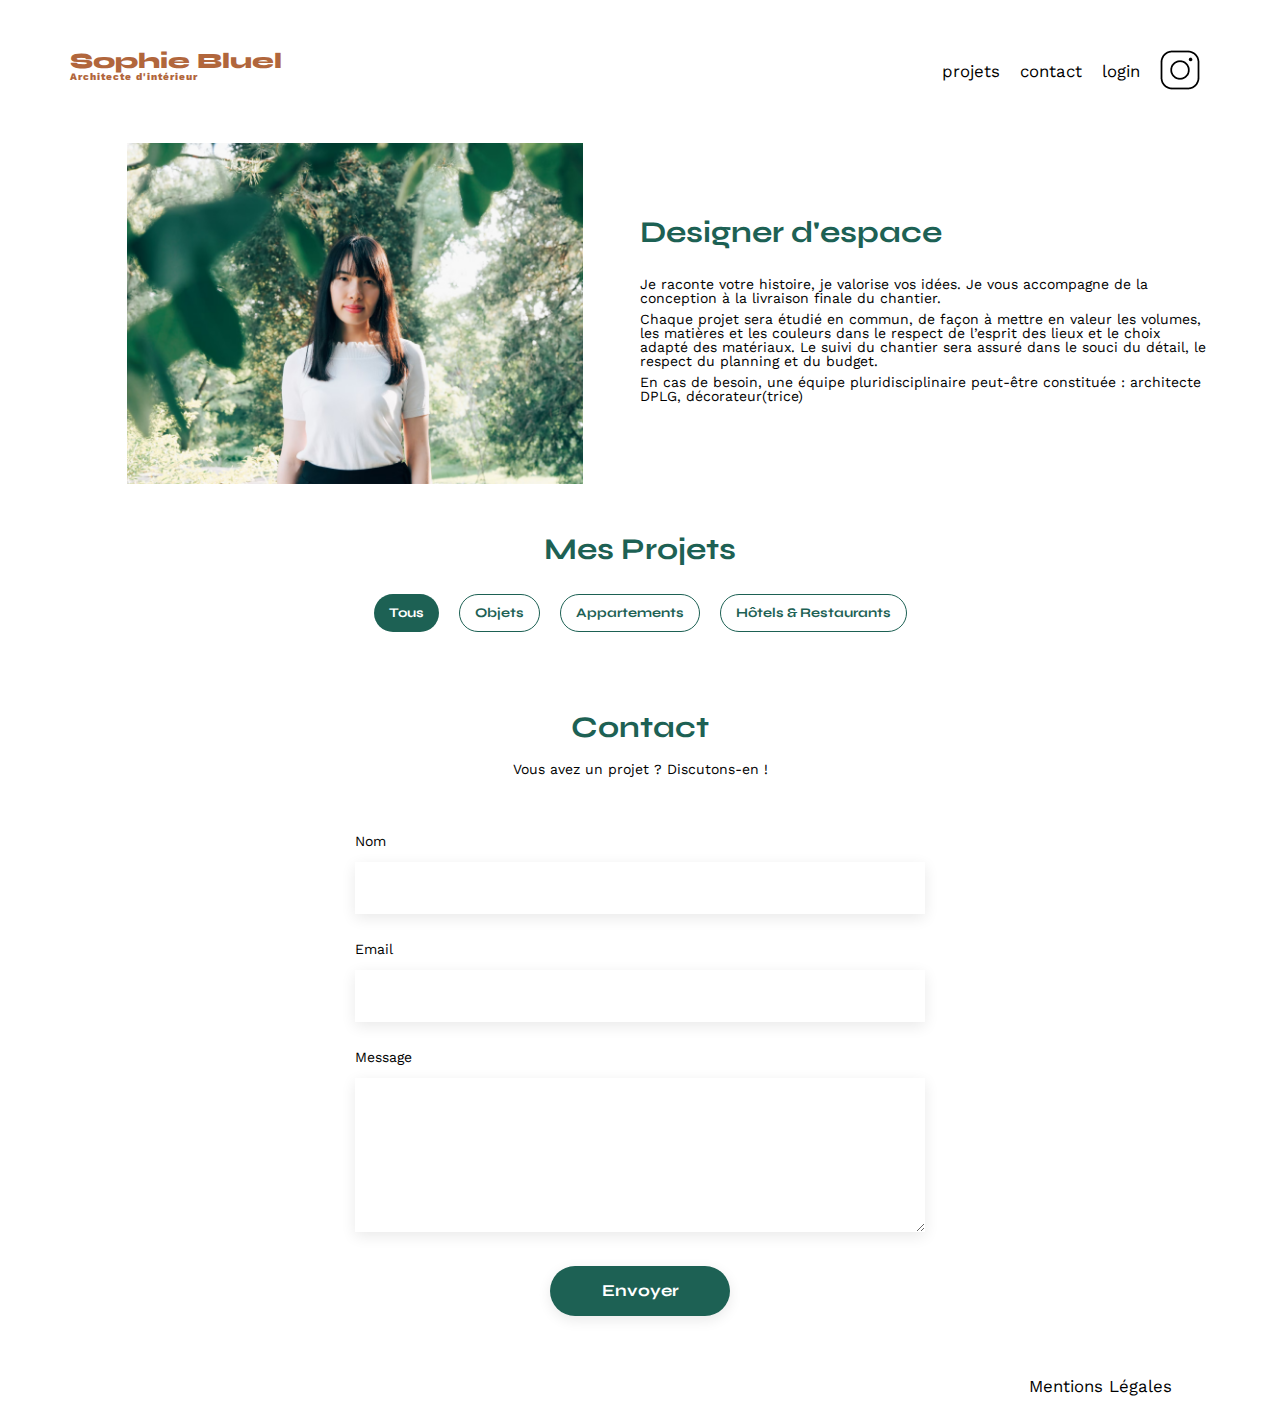
==== FrontEnd/index.html @ 1299b670 "init to filter buttons" ====
<!DOCTYPE html>
<html lang="fr">
<head>
	<meta charset="UTF-8">
	<title>Sophie Bluel - Architecte d'intérieur</title>
	<meta name="viewport" content="width=device-width, initial-scale=1.0">
	<link rel="preconnect" href="https://fonts.googleapis.com">
	<link rel="preconnect" href="https://fonts.gstatic.com" crossorigin>
	<link href="https://fonts.googleapis.com/css2?family=Syne:wght@700;800&family=Work+Sans&display=swap" rel="stylesheet">
	<meta name="description" content="">
	<link rel="stylesheet" href="./assets/style.css">
	<script src="./assets/config.js" defer></script>
	
</head>
<body>
<header>
	<h1>Sophie Bluel <span>Architecte d'intérieur</span></h1>
	<nav>
		<ul>
			<li>projets</li>
			<li>contact</li>
			<li>login</li>
			<li><img src="./assets/icons/instagram.png" alt="Instagram"></li>
		</ul>
	</nav>
</header>
<main>
	<section id="introduction">
		<figure>
			<img src="./assets/images/sophie-bluel.png" alt="">
		</figure>
		<article>
			<h2>Designer d'espace</h2>
			<p>Je raconte votre histoire, je valorise vos idées. Je vous accompagne de la conception à la livraison finale du chantier.</p>
			<p>Chaque projet sera étudié en commun, de façon à mettre en valeur les volumes, les matières et les couleurs dans le respect de l’esprit des lieux et le choix adapté des matériaux. Le suivi du chantier sera assuré dans le souci du détail, le respect du planning et du budget.</p>
			<p>En cas de besoin, une équipe pluridisciplinaire peut-être constituée : architecte DPLG, décorateur(trice)</p>
		</article>
	</section>
	<section id="portfolio">
		<h2>Mes Projets</h2>
		<div id="filter-bar" >
		
		</div>
		<div class="gallery">
			
		</div>
	</section>
	<section id="contact">
		<h2>Contact</h2>
		<p>Vous avez un projet ? Discutons-en !</p>
		<form action="#" method="post">
			<label for="name">Nom</label>
			<input type="text" name="name" id="name">
			<label for="email">Email</label>
			<input type="email" name="email" id="email">
			<label for="message">Message</label>
			<textarea name="message" id="message" cols="30" rows="10"></textarea>
			<input type="submit" value="Envoyer">
		</form>
	</section>
</main>

<footer>
	<nav>
		<ul>
			<li>Mentions Légales</li>
		</ul>
	</nav>
</footer>
</body>
</html>
---- FrontEnd/assets/style.css ----
/* http://meyerweb.com/eric/tools/css/reset/
   v2.0 | 20110126
   License: none (public domain)
*/

html, body, div, span, applet, object, iframe,
h1, h2, h3, h4, h5, h6, p, blockquote, pre,
a, abbr, acronym, address, big, cite, code,
del, dfn, em, img, ins, kbd, q, s, samp,
small, strike, strong, sub, sup, tt, var,
b, u, i, center,
dl, dt, dd, ol, ul, li,
fieldset, form, label, legend,
table, caption, tbody, tfoot, thead, tr, th, td,
article, aside, canvas, details, embed,
figure, figcaption, footer, header, hgroup,
menu, nav, output, ruby, section, summary,
time, mark, audio, video {
	margin: 0;
	padding: 0;
	border: 0;
	font-size: 100%;
	font: inherit;
	vertical-align: baseline;
}
/* HTML5 display-role reset for older browsers */
article, aside, details, figcaption, figure,
footer, header, hgroup, menu, nav, section {
	display: block;
}
body {
	line-height: 1;
}
ol, ul {
	list-style: none;
}
blockquote, q {
	quotes: none;
}
blockquote:before, blockquote:after,
q:before, q:after {
	content: '';
	content: none;
}
table {
	border-collapse: collapse;
	border-spacing: 0;
}
/** end reset css**/
body {
	max-width: 1140px;
	margin:auto;
	font-family: 'Work Sans' ;
	font-size: 14px;
}
header {
	display: flex;
	justify-content: space-between;
	margin: 50px 0
}
section {
	margin: 50px 0
}

h1{
	display: flex;
	flex-direction: column;
	font-family: 'Syne';
	font-size: 22px;
	font-weight: 800;
	color: #B1663C
}

h1 > span {
	font-family: 'Work Sans';
	font-size:10px;
	letter-spacing: 0.1em;
;
}

h2{
	font-family: 'Syne';
	font-weight: 700;
	font-size: 30px;
	color: #1D6154
}
nav ul {
	display: flex;
	align-items: center;
	list-style-type: none;

}
nav li {
	padding: 0 10px;
	font-size: 1.2em;
}

li:hover {
	color: #B1663C;
}
#introduction {
	display: flex;
	align-items: center;
}
#introduction figure {
	flex: 1
}
#introduction img {
	display: block;
	margin: auto;
	width: 80%;
}

#introduction article {
	flex: 1
}
#introduction h2 {
	margin-bottom: 1em;
}

#introduction p {
	margin-bottom: 0.5em;
}
#portfolio h2 {
	text-align: center;
	margin-bottom: 1em;
}
#filter-bar {
	display: flex;
	justify-content: center;
	gap: 20px;
	margin: 30px 0 ;
}
.button{
	border: #1D6154 solid 1.5px;
	text-align: center;
	padding: 10px;
	border-radius: 20px;
	color: #1D6154;
	font-weight: 700;
	font-family: Syne;
	background-color: white;
	padding: 10px 15px 10px 15px;
}
.button_select{
	background-color: #1D6154;
	border: #1D6154;
	color: white;
}
.gallery {
	width: 100%;
	display: grid;
	grid-template-columns: 1fr 1fr 1fr;
	grid-column-gap: 20px;
	grid-row-gap: 20px;
}

.gallery img {
	width: 100%;

}
#contact {
	width: 50%;
margin: auto;
}
#contact > * {
	text-align: center;

}
#contact h2{
	margin-bottom: 20px;
}
#contact form {
	text-align: left;
	margin-top:30px;
	display: flex;
	flex-direction: column;
}

#contact input {
	height: 50px;
	font-size: 1.2em;
	border: none;
	box-shadow: 0px 4px 14px rgba(0, 0, 0, 0.09);
}
#contact label {
	margin: 2em 0 1em 0;
}
#contact textarea {
	border: none;
	box-shadow: 0px 4px 14px rgba(0, 0, 0, 0.09);
}

input[type="submit"]{
	font-family: 'Syne';
	font-weight: 700;
	color: white;
	background-color: #1D6154;
	margin : 2em auto ;
	width: 180px;
	text-align: center;
	border-radius: 60px ;
}

footer nav ul {
	display: flex;
	justify-content: flex-end;
	margin: 2em
}
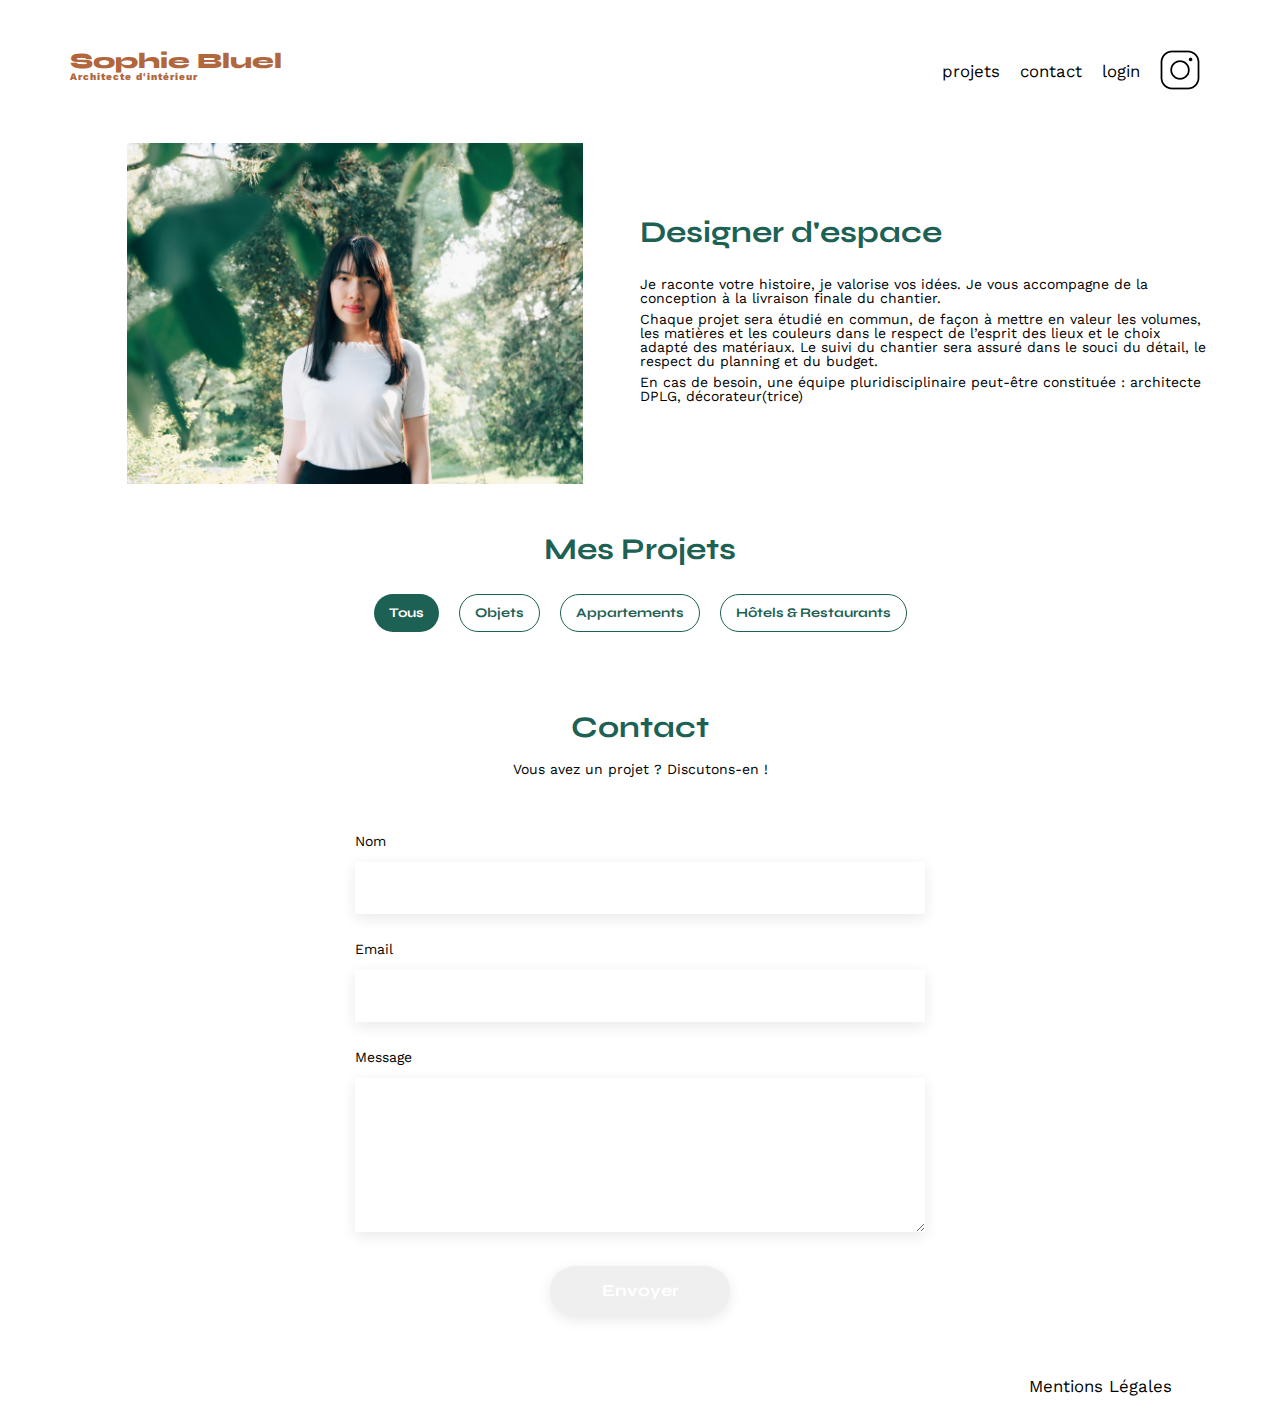
==== commit 8e9f91e4: "project final V2" ====
--- a/FrontEnd/index.html
+++ b/FrontEnd/index.html
@@ -9,7 +9,9 @@
 	<link href="https://fonts.googleapis.com/css2?family=Syne:wght@700;800&family=Work+Sans&display=swap" rel="stylesheet">
 	<meta name="description" content="">
 	<link rel="stylesheet" href="./assets/style.css">
+	<script src="https://kit.fontawesome.com/39e84a0aeb.js" crossorigin="anonymous"></script>
 	<script src="./assets/config.js" defer></script>
+	<script src="./assets/modale.js" defer></script>
 	
 </head>
 <body>
@@ -19,7 +21,7 @@
 		<ul>
 			<li>projets</li>
 			<li>contact</li>
-			<li>login</li>
+			<li><a href="./login.html">login</a></li>
 			<li><img src="./assets/icons/instagram.png" alt="Instagram"></li>
 		</ul>
 	</nav>
@@ -37,7 +39,8 @@
 		</article>
 	</section>
 	<section id="portfolio">
-		<h2>Mes Projets</h2>
+		<h2>Mes Projets </h2>
+		
 		<div id="filter-bar" >
 		
 		</div>
@@ -67,5 +70,59 @@
 		</ul>
 	</nav>
 </footer>
+
+<!-- Modales -->
+
+<dialog class="modal">
+	<div id="modaldelete" class="modaldelete">
+		<i class="fa-solid fa-xl fa-xmark modal_closing_icon"></i>
+		<h3>Galerie photo</h3>
+		<div class="modal_content"></div>
+		<hr>
+		<input type="submit" value="Ajouter une photo" class="add-photo">
+	</div>
+
+	
+	<div class="modaladding" id="modaladding">
+
+		<div class="icons">
+			<i class="fa-solid fa-arrow-left-long previous_icon"></i>
+			<i class="fa-solid fa-xmark modal_closing_icon"></i>
+		</div>
+		
+
+		<h3>Ajout photo</h3>
+
+		<form class="formModale"> 
+			<div class="uploadcontainer">
+				<div id="image">
+					<img src="" alt="Image Preview" class="image_preview">
+				</div>
+				<i class="fa-regular fa-image fa-xl" id="fa-image"></i>
+				
+				<label for="image_upload">+ Ajouter photo</label>
+				<input type="file" id="image_upload" accept=".png, .jpg" aria-valuemax="4mo" required>
+				
+				<div class="TexteUpload">
+					<p id="text_format">jpg,png: 4mo max</p>
+				</div>
+			</div>
+			<div class="TitleImageInput">
+				<label class= "label" for="Titleinput">Titre</label>
+				<input type="text" name="title" id="Titleinput" required>
+			</div>
+			<div class="CategoryImageInput">
+			<label for="category_input">Catégorie</label>
+			<select name="category" id="category_input">
+				<option value="1">Objets</option>
+				<option value="2">Appartements</option>
+				<option value="3">Hotels & restaurants</option>
+			</select>
+			</div>
+			<div class="submit_overline"></div>
+			<input type="submit" id="modal_form_validation" value="Valider" class="inactive_button">
+		</form>
+	</div>
+</dialog>
 </body>
 </html>
--- a/FrontEnd/assets/style.css
+++ b/FrontEnd/assets/style.css
@@ -94,6 +94,11 @@
 	padding: 0 10px;
 	font-size: 1.2em;
 }
+nav li a {
+	text-decoration: none;
+	text-transform: none;
+	color: black;
+}
 
 li:hover {
 	color: #B1663C;
@@ -195,7 +200,6 @@
 	font-family: 'Syne';
 	font-weight: 700;
 	color: white;
-	background-color: #1D6154;
 	margin : 2em auto ;
 	width: 180px;
 	text-align: center;
@@ -208,3 +212,279 @@
 	margin: 2em
 }
 
+#portfolio h2 {
+	display: flex;
+	justify-content: center;
+	gap: 10px;
+}
+
+/* Login.css */
+
+header h1 a {
+	text-decoration: none;
+	text-transform: none;
+	color: #B1663C;
+}
+#login {
+	display: flex;
+	justify-content: center;
+	flex-direction: column;
+}
+#login h2 {
+	text-align: center;
+	margin: 60px 0 40px 0;
+}
+#login form{
+	width: 35%;
+	display: flex;
+	text-align: center;
+	flex-direction: column;
+	margin-left: auto;
+	margin-right: auto;
+	gap: 15px;
+}
+#login form label {
+	text-align: left;
+}
+#login form input {
+	height: 40px;
+}
+#login a {
+	display: flex;
+	justify-content: center;
+}
+
+.editingbanner{
+	display: flex;
+	gap: 10px;
+	height: 30px;
+	background-color: #000;
+	padding-top: 0.6%;
+	color: #FFFFFF;
+	justify-content: center;
+	text-decoration: underline;
+}
+.edit_button{
+	display: flex;
+	flex-direction: row;
+	background-color: white;
+	border: none;
+	align-items: center;
+	gap: 5px;
+	font-family: "Work Sans";
+	text-decoration: underline;
+}
+.Connect_button{
+	background: #1D6154;
+	border: none;
+}
+
+/* Modale */
+.modal{
+	width: 600px;
+	border: none;
+	border-radius: 10px;
+}
+
+.modaldelete{
+	visibility: visible;
+	display: flex;
+	flex-direction: column;
+	width: 100%;
+}
+.modaldelete_disabled{
+	visibility: hidden;
+	display: none;
+	flex-direction: column;
+	width: 100%;
+}
+
+.modaldelete .modal_closing_icon {
+	display: flex;
+	flex-direction: row-reverse;
+	padding-top: 10px;
+}
+
+.modaldelete h3 {
+	font-family: "Work Sans";
+	color: #000;
+	text-align: center;
+	margin: 30px 0 40px 0 ;
+	font-size: 26px;
+	
+}
+
+.modaldelete hr {
+	width: 70%;
+}
+.modaldelete .add-photo{
+	border: none;
+	background:#1D6154 ;
+}
+
+.modal_content{
+	justify-content: center;
+	display: grid;
+	gap: 1px;
+  	grid-template-columns: 90px 90px 90px 90px 90px;
+  	grid-template-rows: 125px ;
+}
+
+.modal_content img {
+	width: 75px;
+	height: 105px;
+}
+.fa-trash-can{
+	position: relative;
+	bottom: 105px;
+	left: 45px;
+	background-color: #000;
+	color: #FFFFFF;
+}
+.add-photo{
+	justify-content: center;
+	padding: 10px 20px;	
+}
+
+
+
+.modaladding{
+	visibility: hidden;
+	display: none;
+	text-align: center;
+}
+.modaladding_active {
+	visibility: visible;
+	display: flex;
+	flex-direction: column;
+	text-align: center;
+}
+.icons{
+	display: flex;
+	justify-content: space-between;
+}
+
+.modaladding_active h3{
+	font-family: "Work Sans";
+	color: #000;
+	text-align: center;
+	margin: 30px 0 40px 0 ;
+	font-size: 26px;
+}
+
+.modaladding_active .formModale {
+	display: flex;
+	flex-direction: column;
+	gap: 20px;
+}
+
+.modaladding_active .formModale .uploadcontainer {
+	display: flex;
+	width: 420px;
+	height: 200px;
+	flex-direction: column;
+	justify-content: center;
+	background-color: #E8F1F6;
+	margin: auto;
+}
+.modaladding_active .formModale .uploadcontainer #image {
+	height: 200px;
+	width: 210px;
+	display: none;
+}
+.modaladding_active .formModale .uploadcontainer #image .image_preview{
+	height: 200px;
+	width: 210px;
+	position: relative;
+    top: 13%;
+	
+}
+.modaladding_active .formModale .uploadcontainer .fa-image {
+	color:#CBD6DC ;
+	position: relative;
+	bottom: 5%;
+	font-size: 80px;
+}
+#image_upload {
+	width: 0.1px;
+	height: 0.1px;
+	opacity: 0;
+	overflow: hidden;
+	position: absolute;
+	display: none;
+}
+.uploadcontainer label{
+	position: relative;
+	top: 20%;
+	border: none;
+	background-color: #CBD6DC;
+	border-radius: 50px;
+	padding: 10px;
+	width: 40%;
+	margin: 0 auto 0 auto;
+}
+#image_upload + label {
+    font-size: 1.25em;
+    font-weight: 700;
+    color: white;
+    background-color: black;
+    display: inline-block;
+    cursor: pointer;
+}
+ 
+#image_upload:focus + label,
+#image_upload + label:hover {
+    background-color: red;
+}
+
+#image {
+	margin: auto;
+}
+.TexteUpload{
+	position: relative;
+	top: 30%;
+}
+.TitleImageInput{
+	display: flex;
+	flex-direction: column;
+}
+.TitleImageInput label {
+	width: 35%;
+	margin-bottom: 10px;
+	color: #3D3D3D;
+}
+.TitleImageInput input {
+	border: none;
+	box-shadow: 0px 4px 14px 0px rgba(0, 0, 0, 0.09);
+	width: 70%;
+	height: 30px;
+	margin: 0 auto 0 auto;
+}
+
+.CategoryImageInput {
+	display: flex;
+	flex-direction: column;
+}
+.CategoryImageInput label {
+	width: 40%;
+	margin-bottom: 10px;
+	color: #3D3D3D;
+}
+.CategoryImageInput select {
+	width: 71.5%;
+	margin-left: auto;
+	margin-right: auto;
+	height: 35px;
+	border: none;
+	box-shadow: 0px 4px 14px 0px rgba(0, 0, 0, 0.09);
+	
+}
+.inactive_button{
+	justify-content: center;
+	padding: 10px 20px;
+	border: none;
+	background-color: #A7A7A7;
+}
+
+
+
